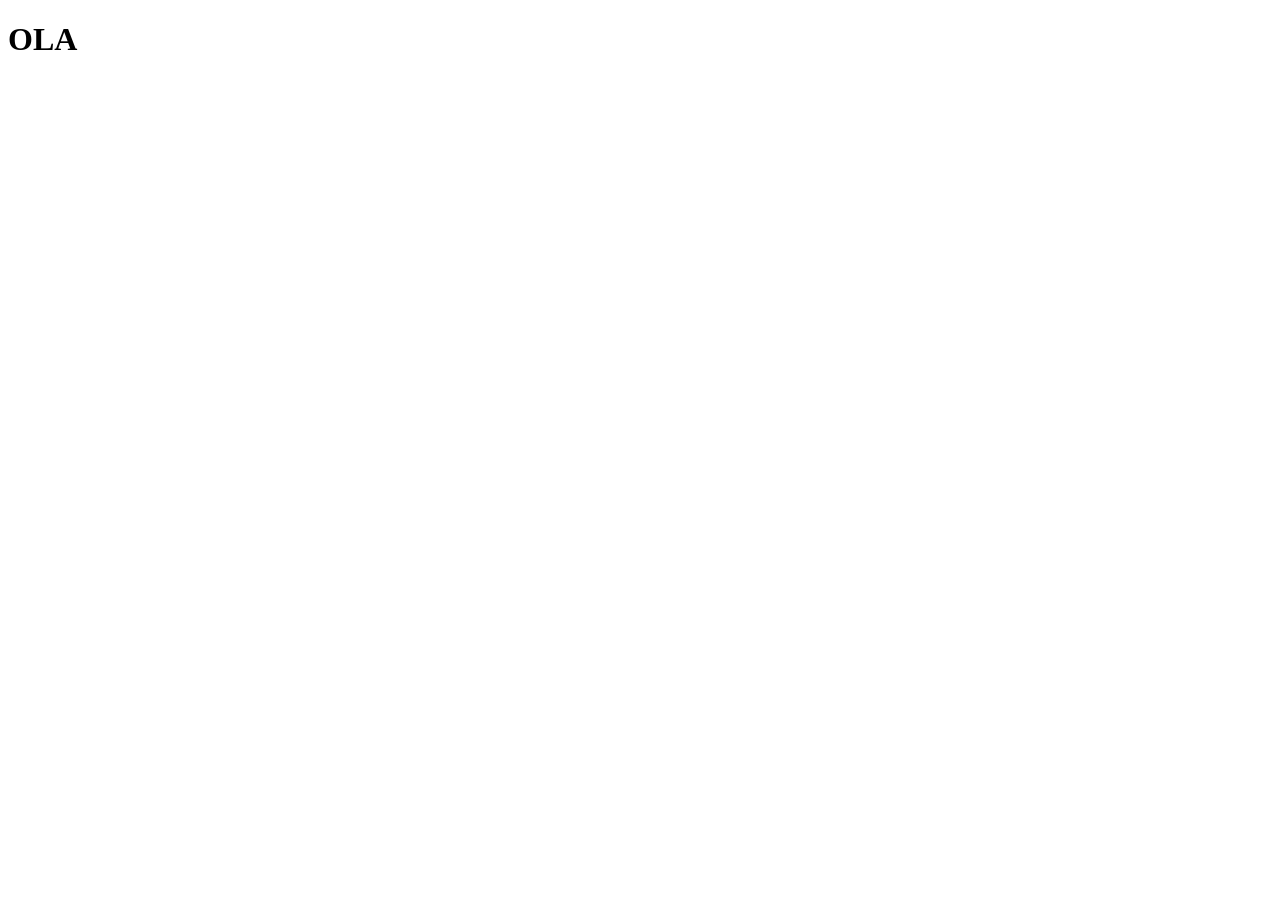
==== index.html @ 70a8a458 "Add files via upload" ====
<!DOCTYPE html>
<html lang="pt-br">
<head>
    <meta charset="UTF-8">
    <meta name="viewport" content="width=device-width, initial-scale=1.0">
    <title>Portfolio</title>
</head>
<body>
    <h1>OLA</h1>
</body>
</html>
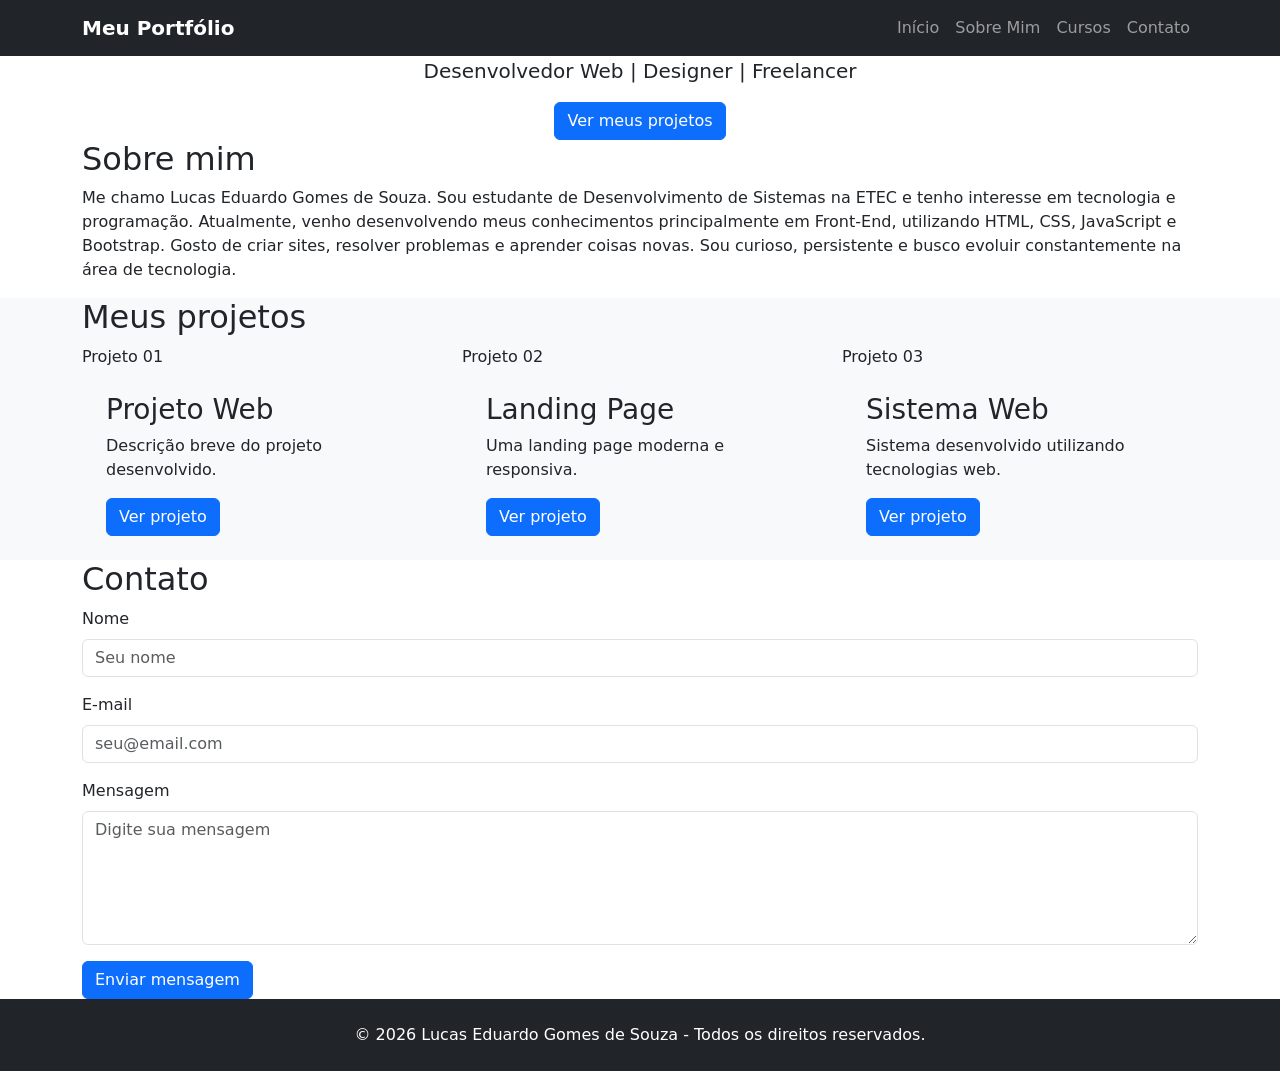
==== commit 56f64f88: "Add files via upload" ====
--- a/index.html
+++ b/index.html
@@ -4,8 +4,146 @@
     <meta charset="UTF-8">
     <meta name="viewport" content="width=device-width, initial-scale=1.0">
     <title>Portfolio</title>
+    <link rel="stylesheet" href="CSS/style.css">
+    <link href="https://cdn.jsdelivr.net/npm/bootstrap@5.3.8/dist/css/bootstrap.min.css" rel="stylesheet" integrity="sha384-sRIl4kxILFvY47J16cr9ZwB07vP4J8+LH7qKQnuqkuIAvNWLzeN8tE5YBujZqJLB" crossorigin="anonymous">
+    <script src="https://cdn.jsdelivr.net/npm/bootstrap@5.3.8/dist/js/bootstrap.bundle.min.js" integrity="sha384-FKyoEForCGlyvwx9Hj09JcYn3nv7wiPVlz7YYwJrWVcXK/BmnVDxM+D2scQbITxI" crossorigin="anonymous"></script>
 </head>
 <body>
-    <h1>OLA</h1>
+   <nav class="navbar navbar-expand-lg navbar-dark bg-dark fixed-top">
+    <div class="container">
+        <a class="navbar-brand fw-bold" href="#">Meu Portfólio</a>
+
+        <button class="navbar-toggler" type="button" data-bs-toggle="collapse" data-bs-target="#navbarNav">
+            <span class="navbar-toggler-icon"></span>
+        </button>
+
+        <div class="collapse navbar-collapse" id="navbarNav">
+            <ul class="navbar-nav ms-auto">
+                <li class="nav-item">
+                    <a class="nav-link" href="index.html">Início</a>
+                </li>
+
+                <li class="nav-item">
+                    <a class="nav-link" href="sobremim.html">Sobre Mim</a>
+                </li>
+
+                <li class="nav-item">
+                    <a class="nav-link" href="cursos.html">Cursos</a>
+                </li>
+
+                <li class="nav-item">
+                    <a class="nav-link" href="contato.html">Contato</a>
+                </li>
+            </ul>
+        </div>
+    </div>
+</nav>
+
+<section id="inicio" class="hero">
+    <div class="container text-center">
+        <h1>Olá, eu sou <span>Lucas Eduardo</span></h1>
+        <p class="lead">Desenvolvedor Web | Designer | Freelancer</p>
+        <a href="projetos.html" class="btn btn-primary">Ver meus projetos</a>
+    </div>
+</section>
+
+<section id="sobre" class="section">
+    <div class="container">
+        <h2 class="section-title">Sobre mim</h2>
+
+        <div class="box">
+            <p>
+               Me chamo Lucas Eduardo Gomes de Souza. Sou estudante de Desenvolvimento de Sistemas na ETEC e tenho interesse em tecnologia e programação. Atualmente, venho desenvolvendo meus conhecimentos principalmente em Front-End, utilizando HTML, CSS, JavaScript e Bootstrap.
+Gosto de criar sites, resolver problemas e aprender coisas novas. Sou curioso, persistente e busco evoluir constantemente na área de tecnologia.
+            </p>
+        </div>
+    </div>
+</section>
+
+<section id="projetos" class="section bg-light">
+    <div class="container">
+        <h2 class="section-title">Meus projetos</h2>
+
+        <div class="row g-4">
+            <div class="col-md-4">
+                <div class="project-box">
+                    <div class="project-image">
+                        Projeto 01
+                    </div>
+
+                    <div class="p-4">
+                        <h3>Projeto Web</h3>
+                        <p>Descrição breve do projeto desenvolvido.</p>
+                        <a href="#" class="btn btn-primary">Ver projeto</a>
+                    </div>
+                </div>
+            </div>
+
+            <div class="col-md-4">
+                <div class="project-box">
+                    <div class="project-image">
+                        Projeto 02
+                    </div>
+
+                    <div class="p-4">
+                        <h3>Landing Page</h3>
+                        <p>Uma landing page moderna e responsiva.</p>
+                        <a href="#" class="btn btn-primary">Ver projeto</a>
+                    </div>
+                </div>
+            </div>
+
+            <div class="col-md-4">
+                <div class="project-box">
+                    <div class="project-image">
+                        Projeto 03
+                    </div>
+
+                    <div class="p-4">
+                        <h3>Sistema Web</h3>
+                        <p>Sistema desenvolvido utilizando tecnologias web.</p>
+                        <a href="#" class="btn btn-primary">Ver projeto</a>
+                    </div>
+                </div>
+            </div>
+        </div>
+    </div>
+</section>
+
+<section id="contato" class="section">
+    <div class="container">
+        <h2 class="section-title">Contato</h2>
+
+        <div class="box">
+            <form>
+                <div class="mb-3">
+                    <label for="nome" class="form-label">Nome</label>
+                    <input type="text" id="nome" class="form-control" placeholder="Seu nome">
+                </div>
+
+                <div class="mb-3">
+                    <label for="email" class="form-label">E-mail</label>
+                    <input type="email" id="email" class="form-control" placeholder="seu@email.com">
+                </div>
+
+                <div class="mb-3">
+                    <label for="mensagem" class="form-label">Mensagem</label>
+                    <textarea id="mensagem" class="form-control" rows="5" placeholder="Digite sua mensagem"></textarea>
+                </div>
+
+                <button type="submit" class="btn btn-primary">
+                    Enviar mensagem
+                </button>
+            </form>
+        </div>
+    </div>
+</section>
+
+<footer class="bg-dark text-white text-center py-4">
+    <p class="mb-0">© 2026 Lucas Eduardo Gomes de Souza - Todos os direitos reservados.</p>
+</footer>
+ 
+
+
 </body>
 </html>
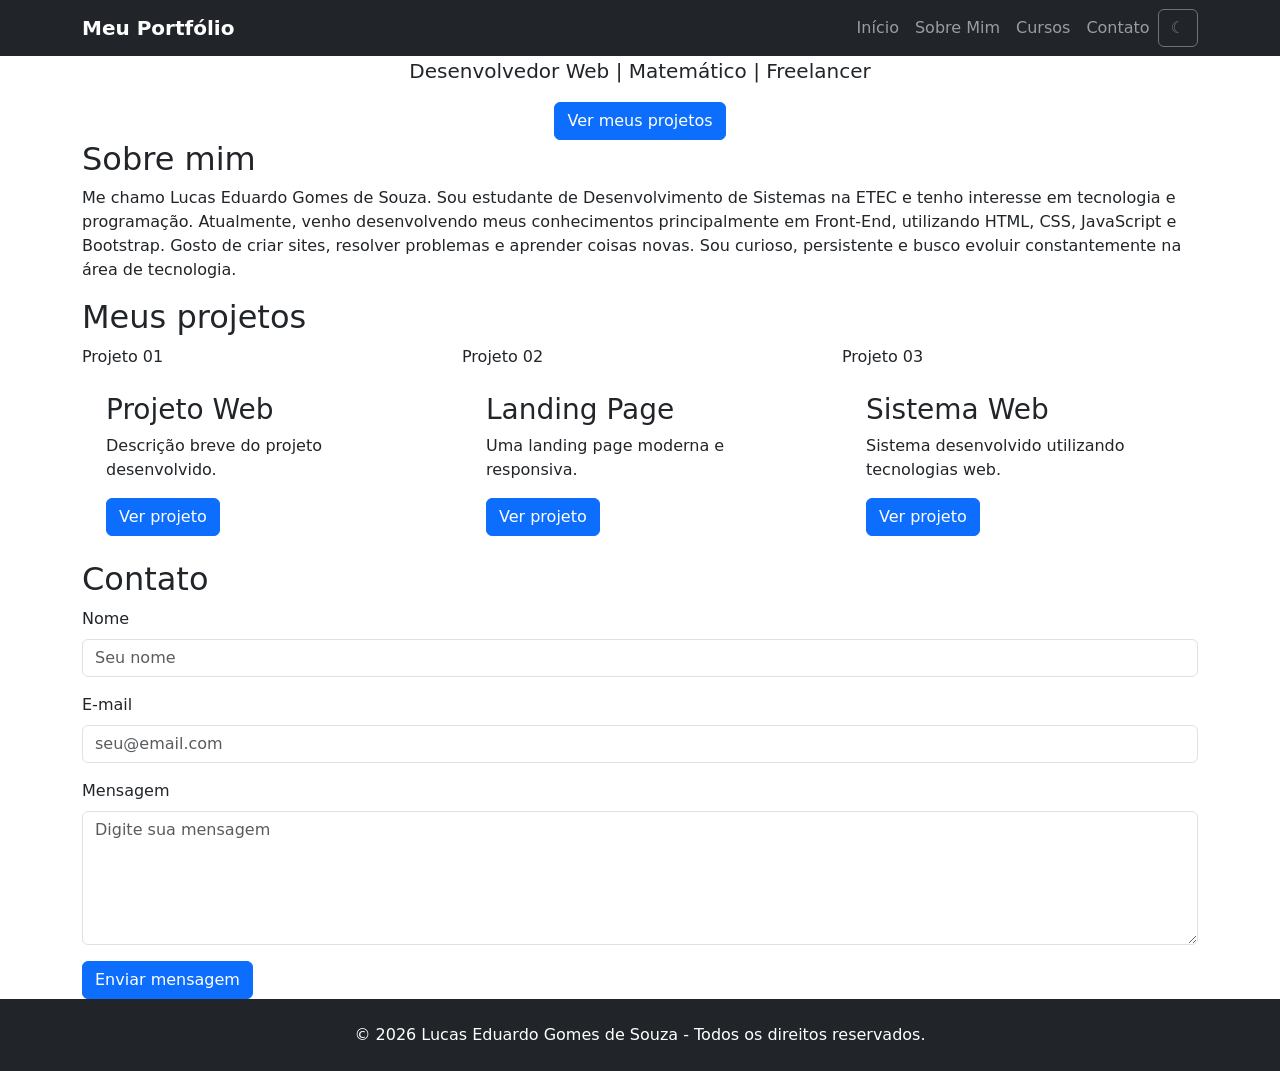
==== commit 826de198: "Add files via upload" ====
--- a/index.html
+++ b/index.html
@@ -3,46 +3,49 @@
 <head>
     <meta charset="UTF-8">
     <meta name="viewport" content="width=device-width, initial-scale=1.0">
-    <title>Portfolio</title>
+    <title>Lucs Eduardo | Portfolio</title>
     <link rel="stylesheet" href="CSS/style.css">
     <link href="https://cdn.jsdelivr.net/npm/bootstrap@5.3.8/dist/css/bootstrap.min.css" rel="stylesheet" integrity="sha384-sRIl4kxILFvY47J16cr9ZwB07vP4J8+LH7qKQnuqkuIAvNWLzeN8tE5YBujZqJLB" crossorigin="anonymous">
     <script src="https://cdn.jsdelivr.net/npm/bootstrap@5.3.8/dist/js/bootstrap.bundle.min.js" integrity="sha384-FKyoEForCGlyvwx9Hj09JcYn3nv7wiPVlz7YYwJrWVcXK/BmnVDxM+D2scQbITxI" crossorigin="anonymous"></script>
+    <script src="JS/script.js" defer></script>
 </head>
 <body>
-   <nav class="navbar navbar-expand-lg navbar-dark bg-dark fixed-top">
-    <div class="container">
-        <a class="navbar-brand fw-bold" href="#">Meu Portfólio</a>
-
-        <button class="navbar-toggler" type="button" data-bs-toggle="collapse" data-bs-target="#navbarNav">
-            <span class="navbar-toggler-icon"></span>
-        </button>
-
-        <div class="collapse navbar-collapse" id="navbarNav">
-            <ul class="navbar-nav ms-auto">
-                <li class="nav-item">
-                    <a class="nav-link" href="index.html">Início</a>
-                </li>
-
-                <li class="nav-item">
-                    <a class="nav-link" href="sobremim.html">Sobre Mim</a>
-                </li>
-
-                <li class="nav-item">
-                    <a class="nav-link" href="cursos.html">Cursos</a>
-                </li>
-
-                <li class="nav-item">
-                    <a class="nav-link" href="contato.html">Contato</a>
-                </li>
-            </ul>
+ 
+<nav class="navbar navbar-expand-lg navbar-dark bg-dark fixed-top">
+        <div class="container">
+            <a class="navbar-brand fw-bold" href="index.html">Meu Portfólio</a>
+    
+            <div class="d-flex align-items-center gap-2 ms-auto order-lg-2">
+                <button class="btn btn-outline-secondary" id="tema" type="button" aria-label="Ativar modo escuro">☾</button>
+    
+                <button class="navbar-toggler" type="button" data-bs-toggle="collapse" data-bs-target="#navbarNav" aria-controls="navbarNav" aria-expanded="false" aria-label="Abrir menu">
+                    <span class="navbar-toggler-icon"></span>
+                </button>
+            </div>
+    
+            <div class="collapse navbar-collapse order-lg-1" id="navbarNav">
+                <ul class="navbar-nav ms-auto">
+                    <li class="nav-item">
+                        <a class="nav-link" href="index.html">Início</a>
+                    </li>
+                    <li class="nav-item">
+                        <a class="nav-link" href="sobremim.html">Sobre Mim</a>
+                    </li>
+                    <li class="nav-item">
+                        <a class="nav-link" href="cursos.html">Cursos</a>
+                    </li>
+                    <li class="nav-item">
+                        <a class="nav-link" href="contato.html">Contato</a>
+                    </li>
+                </ul>
+            </div>
         </div>
-    </div>
 </nav>
 
 <section id="inicio" class="hero">
     <div class="container text-center">
-        <h1>Olá, eu sou <span>Lucas Eduardo</span></h1>
-        <p class="lead">Desenvolvedor Web | Designer | Freelancer</p>
+        <h1>Olá, eu sou <span id="nmLucas">Lucas Eduardo</span></h1>
+        <p class="lead">Desenvolvedor Web | Matemático | Freelancer</p>
         <a href="projetos.html" class="btn btn-primary">Ver meus projetos</a>
     </div>
 </section>
@@ -60,7 +63,7 @@
     </div>
 </section>
 
-<section id="projetos" class="section bg-light">
+<section id="projetos" class="section">
     <div class="container">
         <h2 class="section-title">Meus projetos</h2>
 
@@ -118,7 +121,7 @@
             <form>
                 <div class="mb-3">
                     <label for="nome" class="form-label">Nome</label>
-                    <input type="text" id="nome" class="form-control" placeholder="Seu nome">
+                    <input type="text" id="nome" name="nome" class="form-control" placeholder="Seu nome">
                 </div>
 
                 <div class="mb-3">
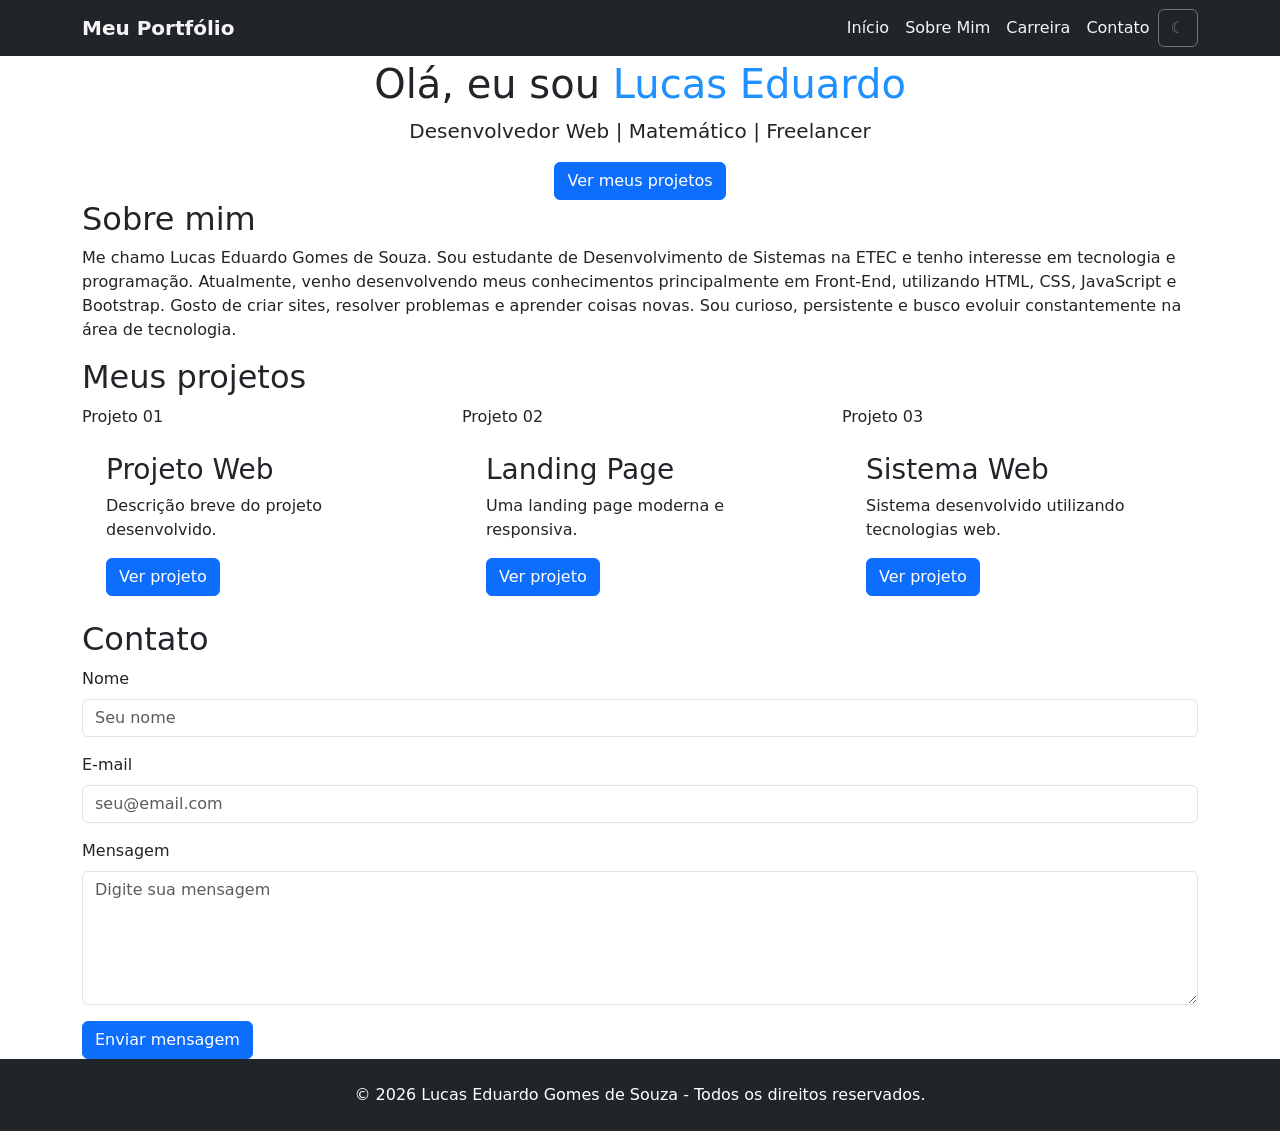
==== commit 3b5eade8: "Add files via upload" ====
--- a/index.html
+++ b/index.html
@@ -32,7 +32,7 @@
                         <a class="nav-link" href="sobremim.html">Sobre Mim</a>
                     </li>
                     <li class="nav-item">
-                        <a class="nav-link" href="cursos.html">Cursos</a>
+                        <a class="nav-link" href="carreira.html">Carreira</a>
                     </li>
                     <li class="nav-item">
                         <a class="nav-link" href="contato.html">Contato</a>
--- a/CSS/style.css
+++ b/CSS/style.css
@@ -0,0 +1,136 @@
+:root {
+    --pcarv: #121212;
+    --czclr: #E0E0E0;
+    --czmed: #B0B0B0;
+    --czesc: #444444;
+    --veneon: #00FF85;
+    --azneon: #1E90FF;
+    --fundocard:#f5f5f5;
+}
+
+body {
+    background-color: #f5f5f5;
+    color: #222;
+    transition: background-color 0.3s, color 0.3s;
+    padding-top: 60px;
+}
+
+body.escuro {
+    background-color: #121212;
+    color: var(--czclr);
+    --fundocard: #1B1B1B 
+}
+
+.navbar {
+    background-color: #fff !important;
+}
+
+.navbar .nav-link,
+.navbar .navbar-brand {
+    color: #f5f5f5 !important;
+}
+
+body.escuro .navbar {
+    background-color: #212529 !important;
+}
+
+body.escuro .navbar .nav-link,
+body.escuro .navbar .navbar-brand {
+    color: #f5f5f5 !important;
+}
+
+body.escuro .navbar-toggler-icon {
+    filter: invert(1);
+}
+/*Home*/
+#nmLucas {
+    color: #1E90FF;
+}
+/* Sobre Mim */
+
+.main-sm {
+    max-width: 1200px;
+    margin: 0 auto;
+    padding: 40px 25px;
+}
+
+.main-sm > h1 {
+    font-size: 2.8rem;
+    font-weight: 700;
+    margin-bottom: 45px;
+}
+
+.main-sm section {
+    margin-bottom: 50px;
+}
+
+.main-sm section h3 {
+    font-size: 2.3rem;
+    font-weight: 700;
+    margin-bottom: 25px;
+    width: fit-content;
+    position: relative;
+    padding-bottom: 10px;
+}
+
+.main-sm section h3::after {
+    content: "";
+    position: absolute;
+    bottom: 0;
+    left: 0;
+    width: 60%;
+    height: 3px;
+    background-color: var(--azneon);
+    border-radius: 5px;
+}
+
+body.escuro .main-sm section h3::after {
+    background-color: var(--veneon);
+    box-shadow: 0 0 10px rgba(0, 255, 133, 0.5);
+}
+
+body.escuro #minhahistoria {
+    color: var(--veneon);
+}
+
+body.escuro #interesses {
+    color: var(--veneon);
+}
+
+body.escuro #aprendizado {
+    color: var(--veneon);
+}
+
+.card-myh,
+.card-interesses,
+.card-aprendizado {
+    background-color: var(--fundocard);
+    padding: 30px;
+    border: 1px solid var(--czmed);
+    border-radius: 16px;
+    max-width: 1000px;
+    margin: 0 auto;
+    transition: transform 0.3s ease, border-color 0.3s ease, box-shadow 0.3s ease;
+}
+
+.card-myh p,
+.card-interesses p,
+.card-aprendizado p {
+    line-height: 1.8;
+    margin-bottom: 18px;
+}
+
+.card-myh p:last-child,
+.card-interesses p:last-child,
+.card-aprendizado p:last-child {
+    margin-bottom: 0;
+}
+
+.card-myh:hover,
+.card-interesses:hover,
+.card-aprendizado:hover {
+    transform: translateY(-4px);
+    border-color: var(--azneon);
+    box-shadow: 0 5px 20px rgba(30, 144, 255, 0.12);
+}
+
